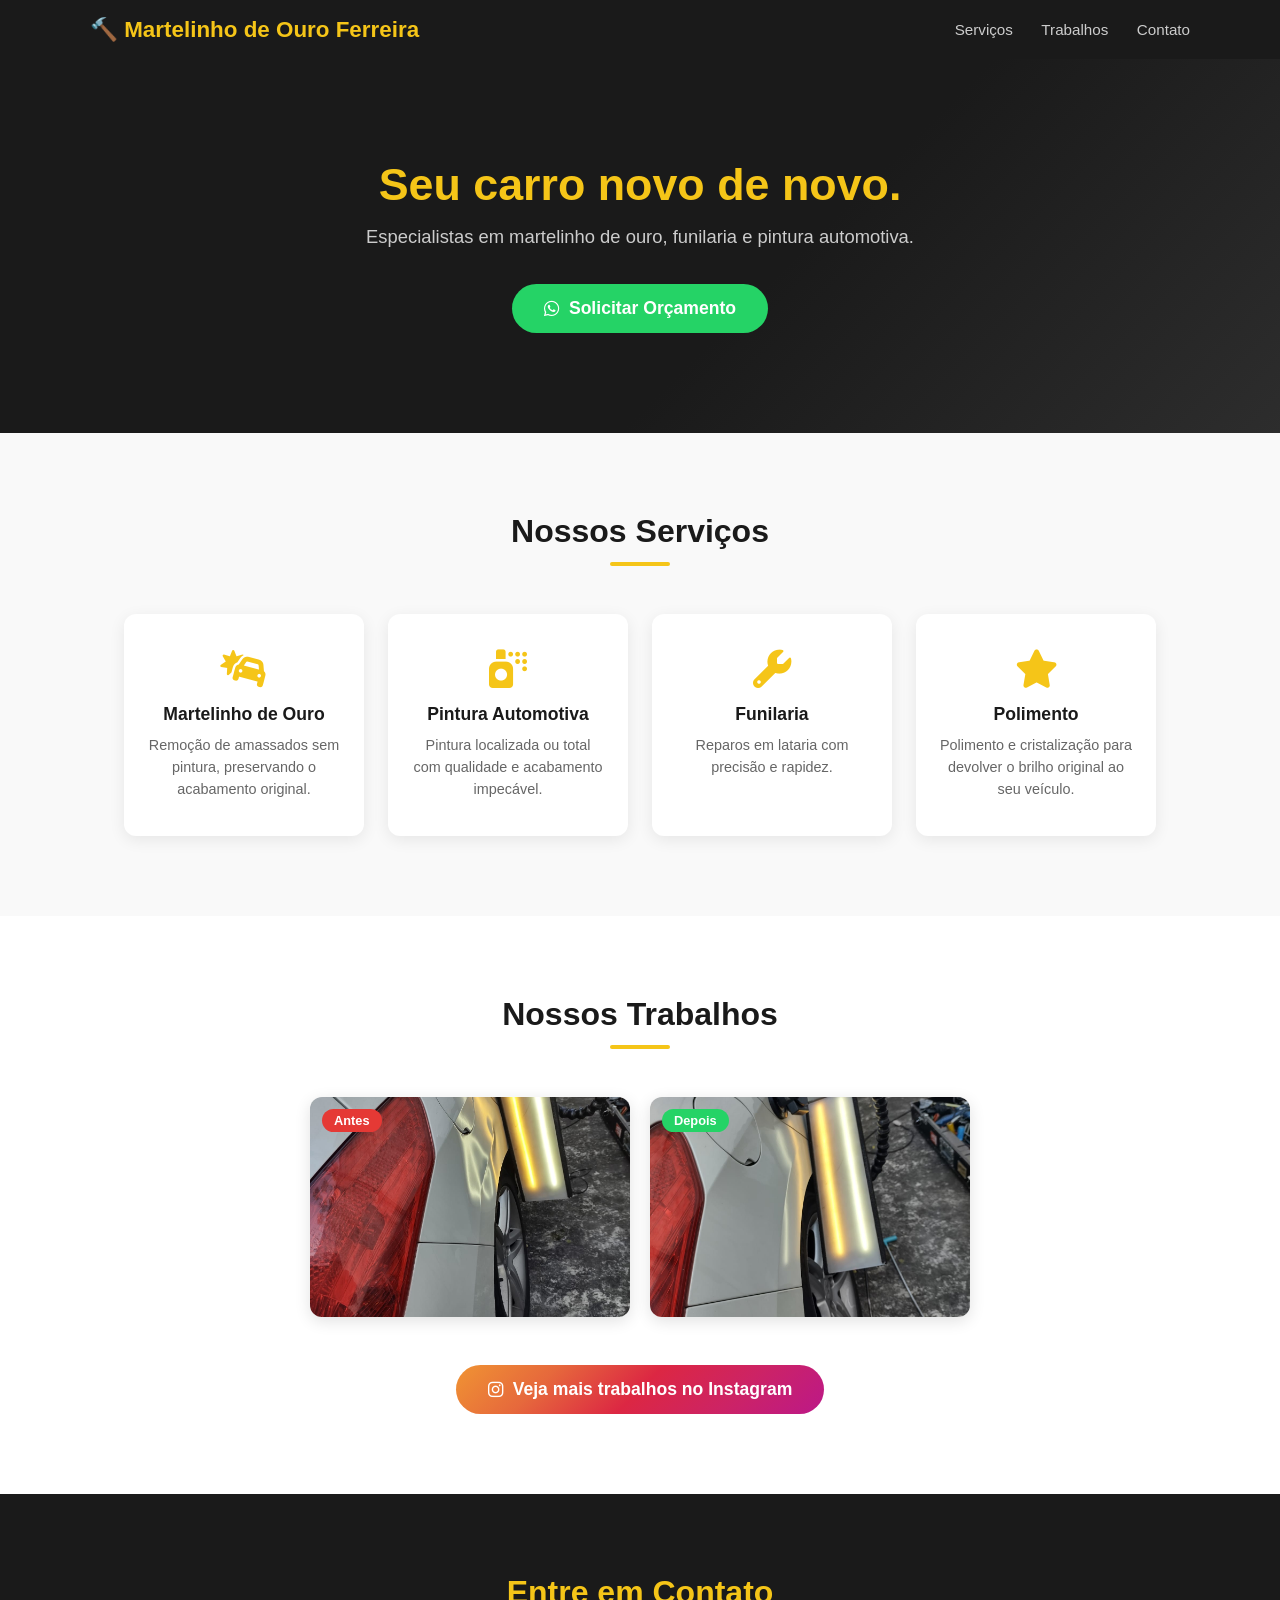
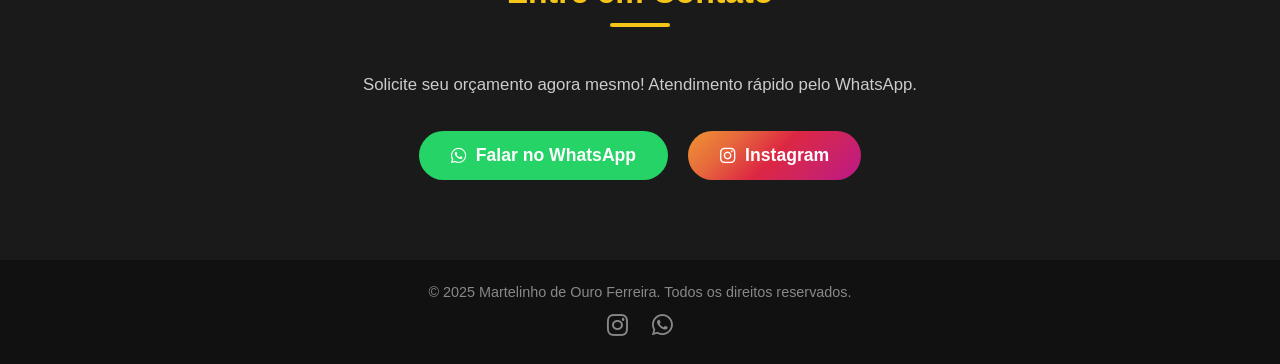
==== index.html @ 8b8cec9d "feat: site Martelinho de Ouro Ferreira Co-Authored-By: Claude Sonnet 4.6 <noreply@anthropic.com>" ====
<!DOCTYPE html>
<html lang="pt-BR">
<head>
  <meta charset="UTF-8" />
  <meta name="viewport" content="width=device-width, initial-scale=1.0" />
  <title>Martelinho de Ouro Ferreira</title>
  <link rel="stylesheet" href="style.css" />
  <link rel="stylesheet" href="https://cdnjs.cloudflare.com/ajax/libs/font-awesome/6.5.0/css/all.min.css" />
</head>
<body>

  <!-- HEADER -->
  <header>
    <div class="header-container">
      <h1 class="logo">🔨 Martelinho de Ouro Ferreira</h1>
      <nav>
        <a href="#servicos">Serviços</a>
        <a href="#galeria">Trabalhos</a>
        <a href="#contato">Contato</a>
      </nav>
    </div>
  </header>

  <!-- HERO -->
  <section class="hero">
    <div class="hero-content">
      <h2>Seu carro novo de novo.</h2>
      <p>Especialistas em martelinho de ouro, funilaria e pintura automotiva.</p>
      <a href="https://wa.me/5511939313739?text=Olá!%20Gostaria%20de%20solicitar%20um%20orçamento."
         class="btn-whatsapp" target="_blank">
        <i class="fab fa-whatsapp"></i> Solicitar Orçamento
      </a>
    </div>
  </section>

  <!-- SERVIÇOS -->
  <section id="servicos" class="servicos">
    <h2 class="section-title">Nossos Serviços</h2>
    <div class="cards">
      <div class="card">
        <i class="fas fa-car-burst"></i>
        <h3>Martelinho de Ouro</h3>
        <p>Remoção de amassados sem pintura, preservando o acabamento original.</p>
      </div>
      <div class="card">
        <i class="fas fa-spray-can"></i>
        <h3>Pintura Automotiva</h3>
        <p>Pintura localizada ou total com qualidade e acabamento impecável.</p>
      </div>
      <div class="card">
        <i class="fas fa-wrench"></i>
        <h3>Funilaria</h3>
        <p>Reparos em lataria com precisão e rapidez.</p>
      </div>
      <div class="card">
        <i class="fas fa-star"></i>
        <h3>Polimento</h3>
        <p>Polimento e cristalização para devolver o brilho original ao seu veículo.</p>
      </div>
    </div>
  </section>

  <!-- GALERIA -->
  <section id="galeria" class="galeria">
    <h2 class="section-title">Nossos Trabalhos</h2>
    <div class="galeria-grid">
      <div class="foto-card">
        <img src="fotos/branco antes.jpg" alt="Antes do reparo" />
        <span class="badge antes">Antes</span>
      </div>
      <div class="foto-card">
        <img src="fotos/branco depos.jpg" alt="Depois do reparo" />
        <span class="badge depois">Depois</span>
      </div>
      <!-- Adicione mais fotos aqui conforme a pasta fotos/ -->
    </div>
    <div class="instagram-link">
      <a href="https://www.instagram.com/martelinhodeouroferreira/" target="_blank" class="btn-instagram">
        <i class="fab fa-instagram"></i> Veja mais trabalhos no Instagram
      </a>
    </div>
  </section>

  <!-- CONTATO -->
  <section id="contato" class="contato">
    <h2 class="section-title">Entre em Contato</h2>
    <p>Solicite seu orçamento agora mesmo! Atendimento rápido pelo WhatsApp.</p>
    <div class="contato-btns">
      <a href="https://wa.me/5511939313739?text=Olá!%20Gostaria%20de%20solicitar%20um%20orçamento."
         class="btn-whatsapp" target="_blank">
        <i class="fab fa-whatsapp"></i> Falar no WhatsApp
      </a>
      <a href="https://www.instagram.com/martelinhodeouroferreira/" target="_blank" class="btn-instagram">
        <i class="fab fa-instagram"></i> Instagram
      </a>
    </div>
  </section>

  <!-- FOOTER -->
  <footer>
    <p>© 2025 Martelinho de Ouro Ferreira. Todos os direitos reservados.</p>
    <div class="footer-links">
      <a href="https://www.instagram.com/martelinhodeouroferreira/" target="_blank"><i class="fab fa-instagram"></i></a>
      <a href="https://wa.me/5511939313739" target="_blank"><i class="fab fa-whatsapp"></i></a>
    </div>
  </footer>

</body>
</html>
---- style.css ----
* {
  margin: 0;
  padding: 0;
  box-sizing: border-box;
}

body {
  font-family: 'Segoe UI', sans-serif;
  color: #222;
  background: #fff;
}

/* HEADER */
header {
  background: #1a1a1a;
  padding: 16px 32px;
  position: sticky;
  top: 0;
  z-index: 100;
}

.header-container {
  max-width: 1100px;
  margin: 0 auto;
  display: flex;
  align-items: center;
  justify-content: space-between;
}

.logo {
  color: #f5c518;
  font-size: 1.4rem;
}

nav a {
  color: #ccc;
  text-decoration: none;
  margin-left: 24px;
  font-size: 0.95rem;
  transition: color 0.2s;
}

nav a:hover {
  color: #f5c518;
}

/* HERO */
.hero {
  background: linear-gradient(135deg, #1a1a1a 60%, #2d2d2d 100%);
  color: #fff;
  text-align: center;
  padding: 100px 24px;
}

.hero h2 {
  font-size: 2.8rem;
  color: #f5c518;
  margin-bottom: 16px;
}

.hero p {
  font-size: 1.15rem;
  color: #ccc;
  margin-bottom: 36px;
}

/* BOTÕES */
.btn-whatsapp {
  display: inline-flex;
  align-items: center;
  gap: 10px;
  background: #25D366;
  color: #fff;
  padding: 14px 32px;
  border-radius: 50px;
  text-decoration: none;
  font-size: 1.1rem;
  font-weight: bold;
  transition: background 0.2s, transform 0.2s;
}

.btn-whatsapp:hover {
  background: #1ebe57;
  transform: scale(1.04);
}

.btn-instagram {
  display: inline-flex;
  align-items: center;
  gap: 10px;
  background: linear-gradient(135deg, #f09433, #e6683c, #dc2743, #cc2366, #bc1888);
  color: #fff;
  padding: 14px 32px;
  border-radius: 50px;
  text-decoration: none;
  font-size: 1.1rem;
  font-weight: bold;
  transition: opacity 0.2s, transform 0.2s;
}

.btn-instagram:hover {
  opacity: 0.9;
  transform: scale(1.04);
}

/* SERVIÇOS */
.servicos {
  padding: 80px 24px;
  background: #f9f9f9;
  text-align: center;
}

.section-title {
  font-size: 2rem;
  margin-bottom: 48px;
  color: #1a1a1a;
}

.section-title::after {
  content: '';
  display: block;
  width: 60px;
  height: 4px;
  background: #f5c518;
  margin: 12px auto 0;
  border-radius: 2px;
}

.cards {
  display: flex;
  flex-wrap: wrap;
  gap: 24px;
  justify-content: center;
  max-width: 1100px;
  margin: 0 auto;
}

.card {
  background: #fff;
  border-radius: 12px;
  padding: 36px 24px;
  width: 240px;
  box-shadow: 0 4px 16px rgba(0,0,0,0.08);
  transition: transform 0.2s;
}

.card:hover {
  transform: translateY(-6px);
}

.card i {
  font-size: 2.4rem;
  color: #f5c518;
  margin-bottom: 16px;
}

.card h3 {
  font-size: 1.1rem;
  margin-bottom: 10px;
  color: #1a1a1a;
}

.card p {
  font-size: 0.9rem;
  color: #666;
  line-height: 1.5;
}

/* GALERIA */
.galeria {
  padding: 80px 24px;
  text-align: center;
  background: #fff;
}

.galeria-grid {
  display: flex;
  flex-wrap: wrap;
  gap: 20px;
  justify-content: center;
  max-width: 1100px;
  margin: 0 auto 48px;
}

.foto-card {
  position: relative;
  width: 320px;
  border-radius: 12px;
  overflow: hidden;
  box-shadow: 0 4px 16px rgba(0,0,0,0.12);
}

.foto-card img {
  width: 100%;
  height: 220px;
  object-fit: cover;
  display: block;
  transition: transform 0.3s;
}

.foto-card:hover img {
  transform: scale(1.05);
}

.badge {
  position: absolute;
  top: 12px;
  left: 12px;
  padding: 4px 12px;
  border-radius: 20px;
  font-size: 0.8rem;
  font-weight: bold;
  color: #fff;
}

.badge.antes {
  background: #e53935;
}

.badge.depois {
  background: #25D366;
}

/* CONTATO */
.contato {
  background: #1a1a1a;
  color: #fff;
  text-align: center;
  padding: 80px 24px;
}

.contato .section-title {
  color: #f5c518;
}

.contato p {
  color: #ccc;
  margin-bottom: 36px;
  font-size: 1.05rem;
}

.contato-btns {
  display: flex;
  gap: 20px;
  justify-content: center;
  flex-wrap: wrap;
}

/* FOOTER */
footer {
  background: #111;
  color: #888;
  text-align: center;
  padding: 24px;
}

footer p {
  margin-bottom: 12px;
  font-size: 0.9rem;
}

.footer-links a {
  color: #888;
  font-size: 1.5rem;
  margin: 0 10px;
  transition: color 0.2s;
}

.footer-links a:hover {
  color: #f5c518;
}

/* RESPONSIVO */
@media (max-width: 600px) {
  .hero h2 {
    font-size: 1.8rem;
  }

  .header-container {
    flex-direction: column;
    gap: 12px;
  }

  nav a {
    margin-left: 12px;
  }

  .card {
    width: 100%;
    max-width: 340px;
  }

  .foto-card {
    width: 100%;
    max-width: 400px;
  }
}
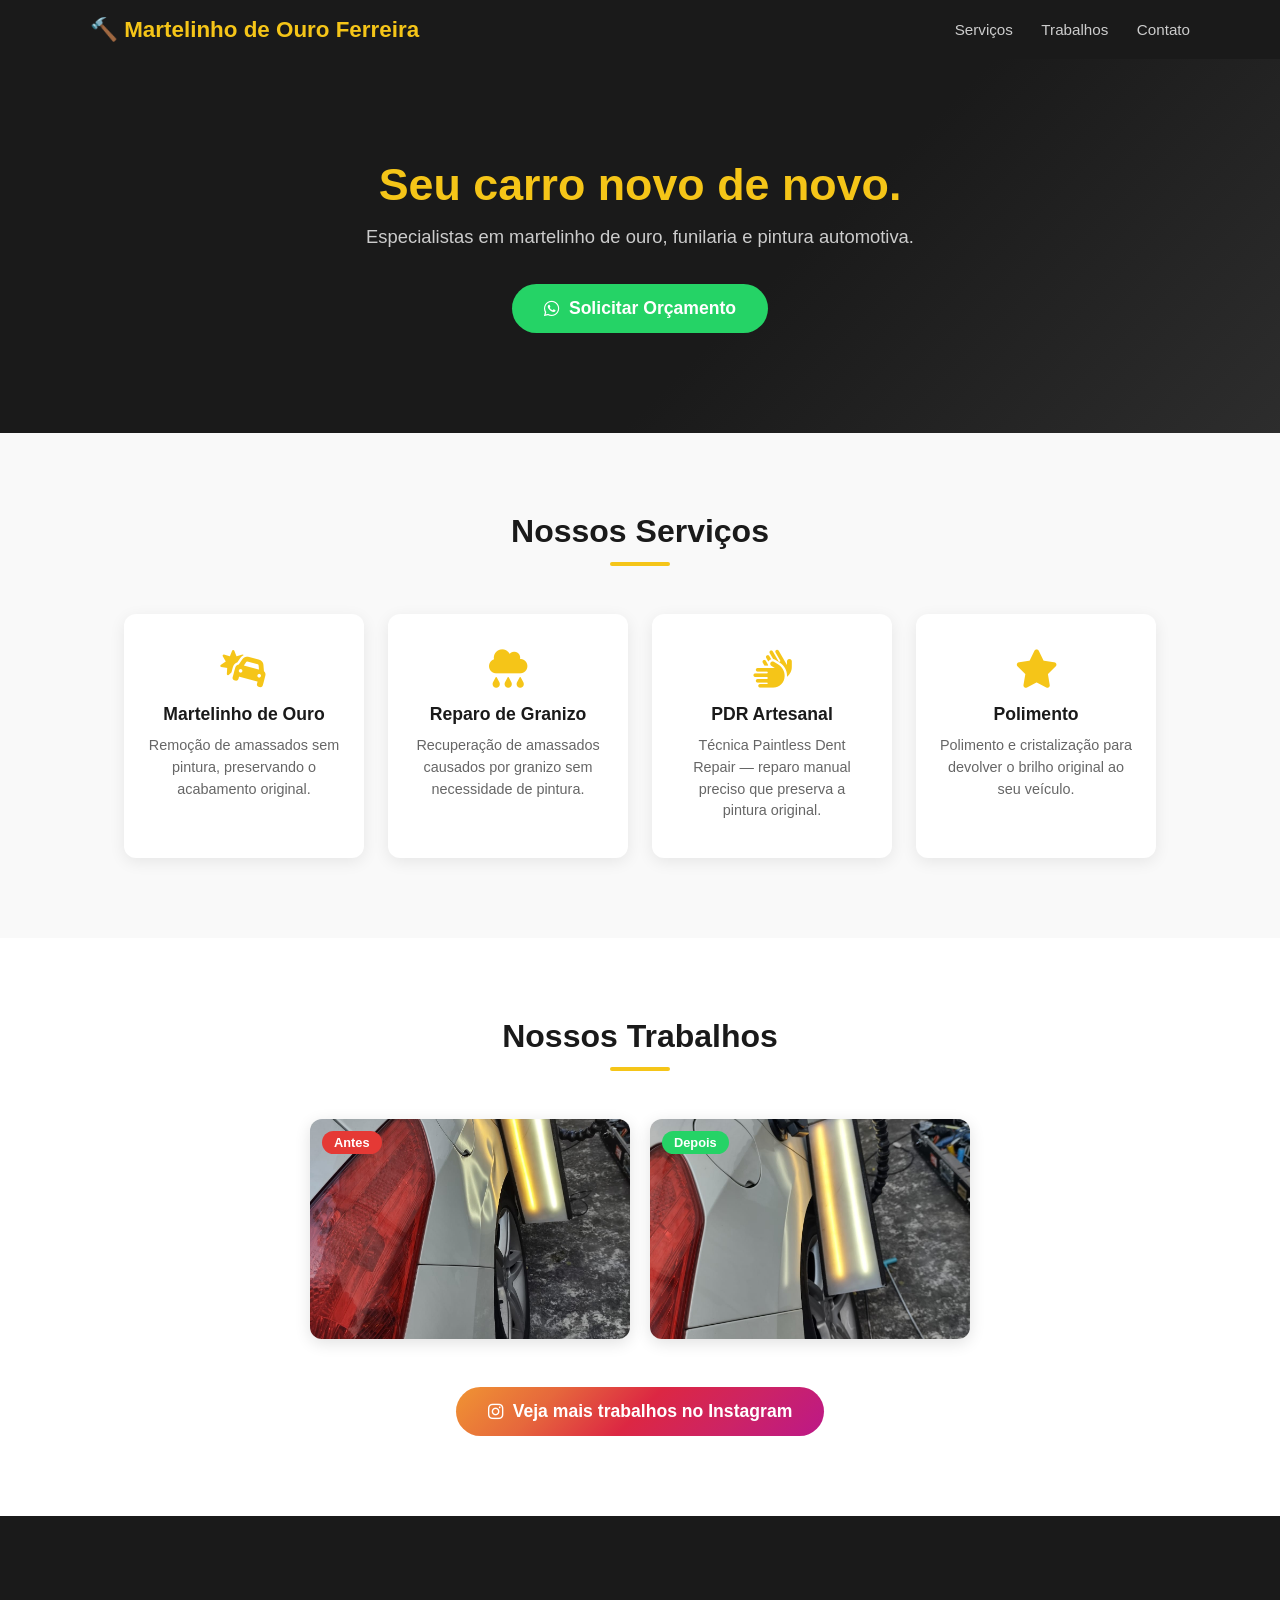
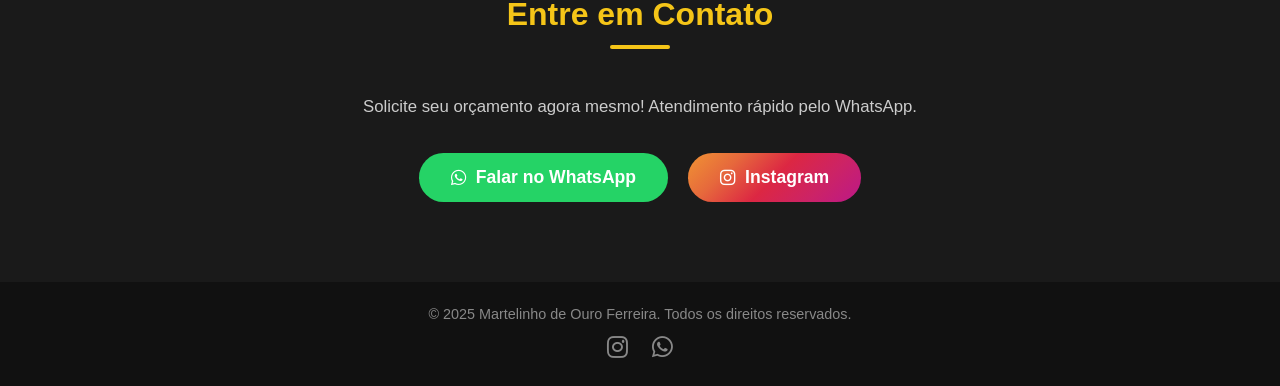
==== commit ac023b56: "fix: substitui serviços por temas de martelinho de ouro artesanal Co-Authored-By: Claude Sonnet 4.6 " ====
--- a/index.html
+++ b/index.html
@@ -43,14 +43,14 @@
         <p>Remoção de amassados sem pintura, preservando o acabamento original.</p>
       </div>
       <div class="card">
-        <i class="fas fa-spray-can"></i>
-        <h3>Pintura Automotiva</h3>
-        <p>Pintura localizada ou total com qualidade e acabamento impecável.</p>
+        <i class="fas fa-cloud-rain"></i>
+        <h3>Reparo de Granizo</h3>
+        <p>Recuperação de amassados causados por granizo sem necessidade de pintura.</p>
       </div>
       <div class="card">
-        <i class="fas fa-wrench"></i>
-        <h3>Funilaria</h3>
-        <p>Reparos em lataria com precisão e rapidez.</p>
+        <i class="fas fa-hands"></i>
+        <h3>PDR Artesanal</h3>
+        <p>Técnica Paintless Dent Repair — reparo manual preciso que preserva a pintura original.</p>
       </div>
       <div class="card">
         <i class="fas fa-star"></i>
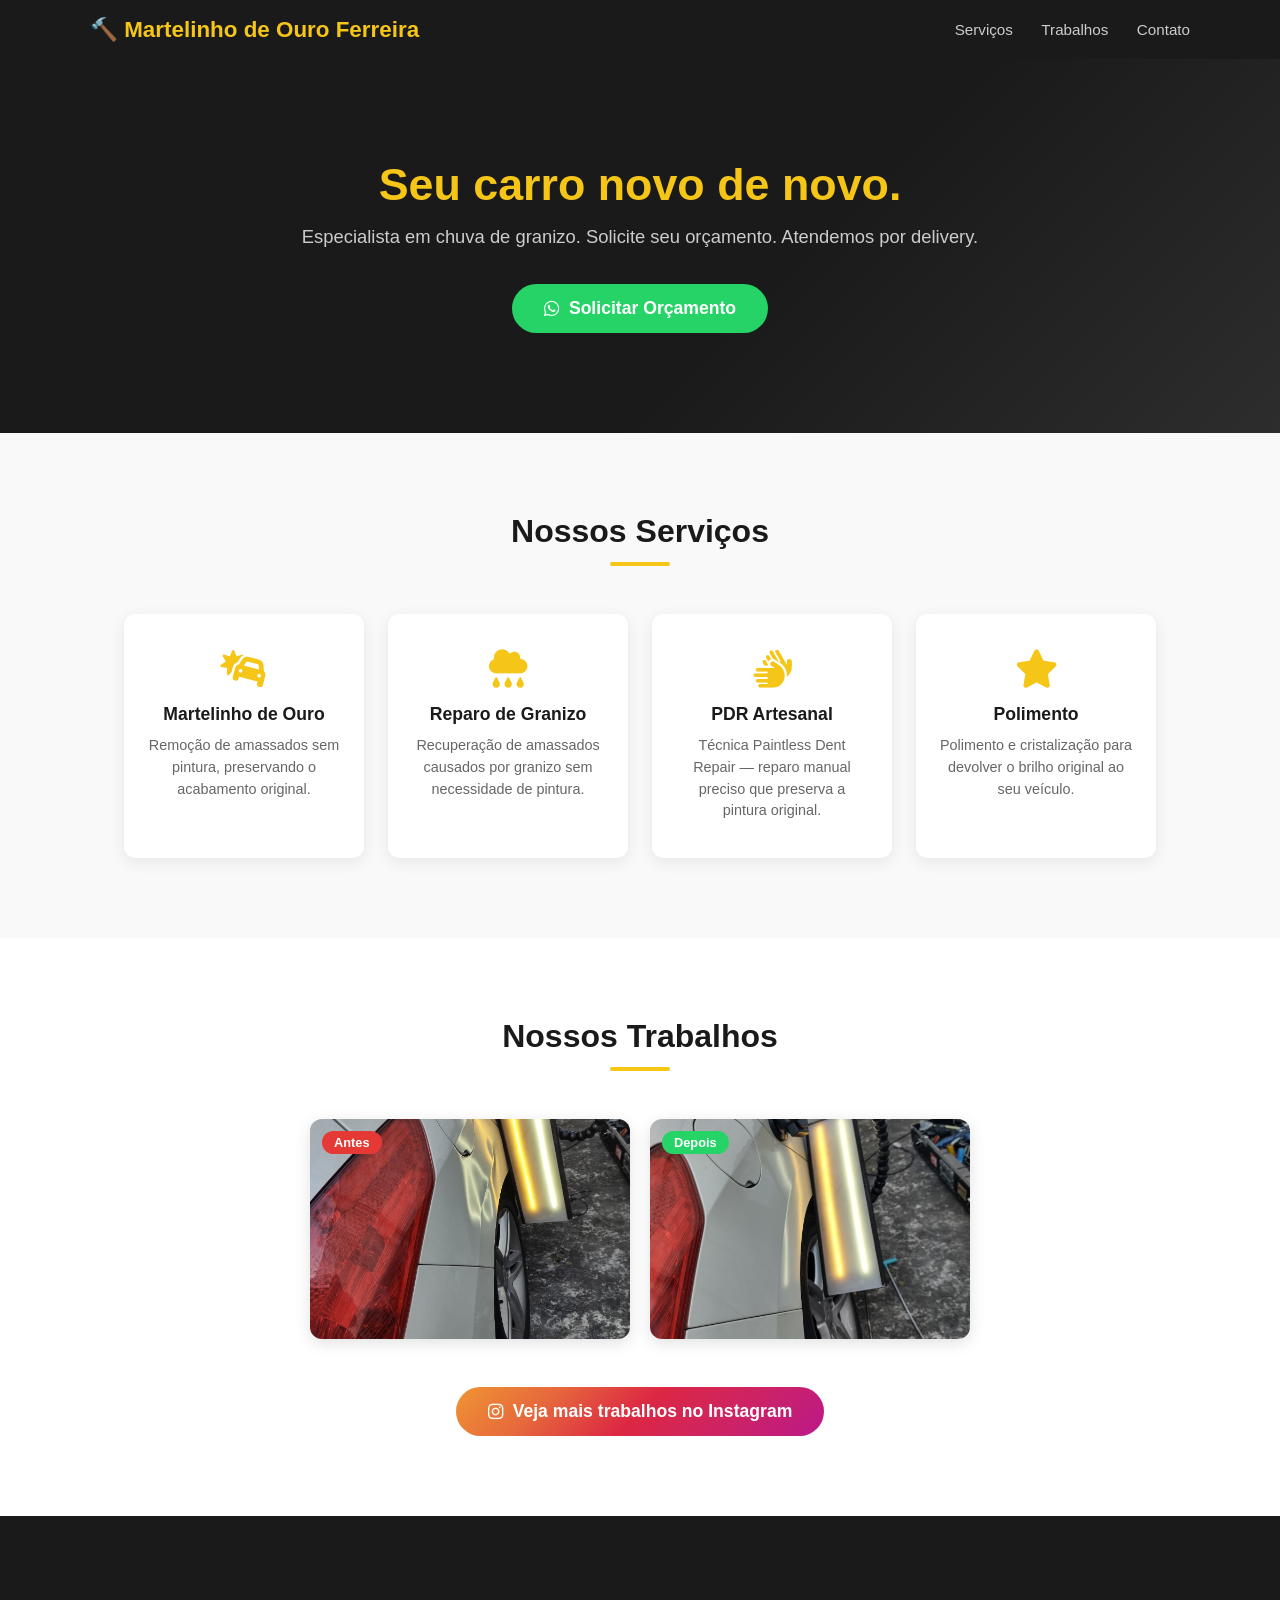
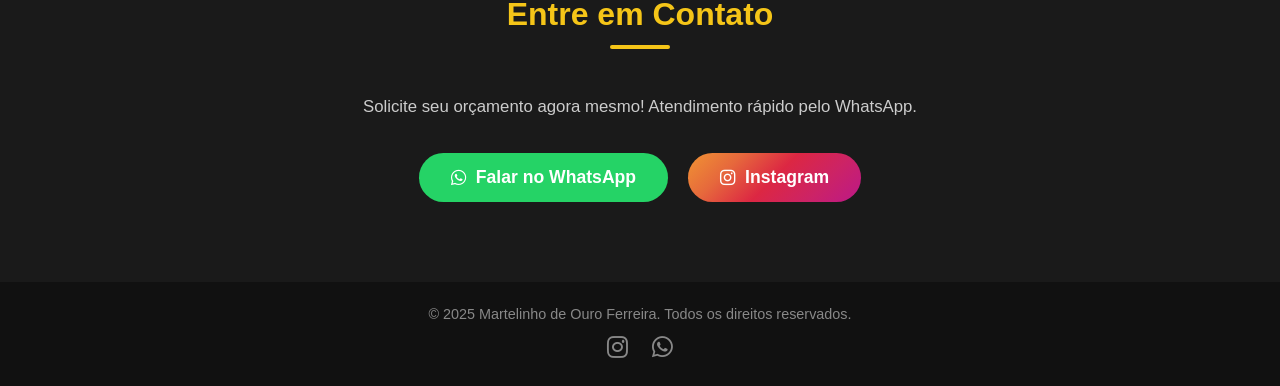
==== commit 00ca75e0: "fix: atualiza frase de destaque do hero Co-Authored-By: Claude Sonnet 4.6 <noreply@anthropic.com>" ====
--- a/index.html
+++ b/index.html
@@ -25,7 +25,7 @@
   <section class="hero">
     <div class="hero-content">
       <h2>Seu carro novo de novo.</h2>
-      <p>Especialistas em martelinho de ouro, funilaria e pintura automotiva.</p>
+      <p>Especialista em chuva de granizo. Solicite seu orçamento. Atendemos por delivery.</p>
       <a href="https://wa.me/5511939313739?text=Olá!%20Gostaria%20de%20solicitar%20um%20orçamento."
          class="btn-whatsapp" target="_blank">
         <i class="fab fa-whatsapp"></i> Solicitar Orçamento
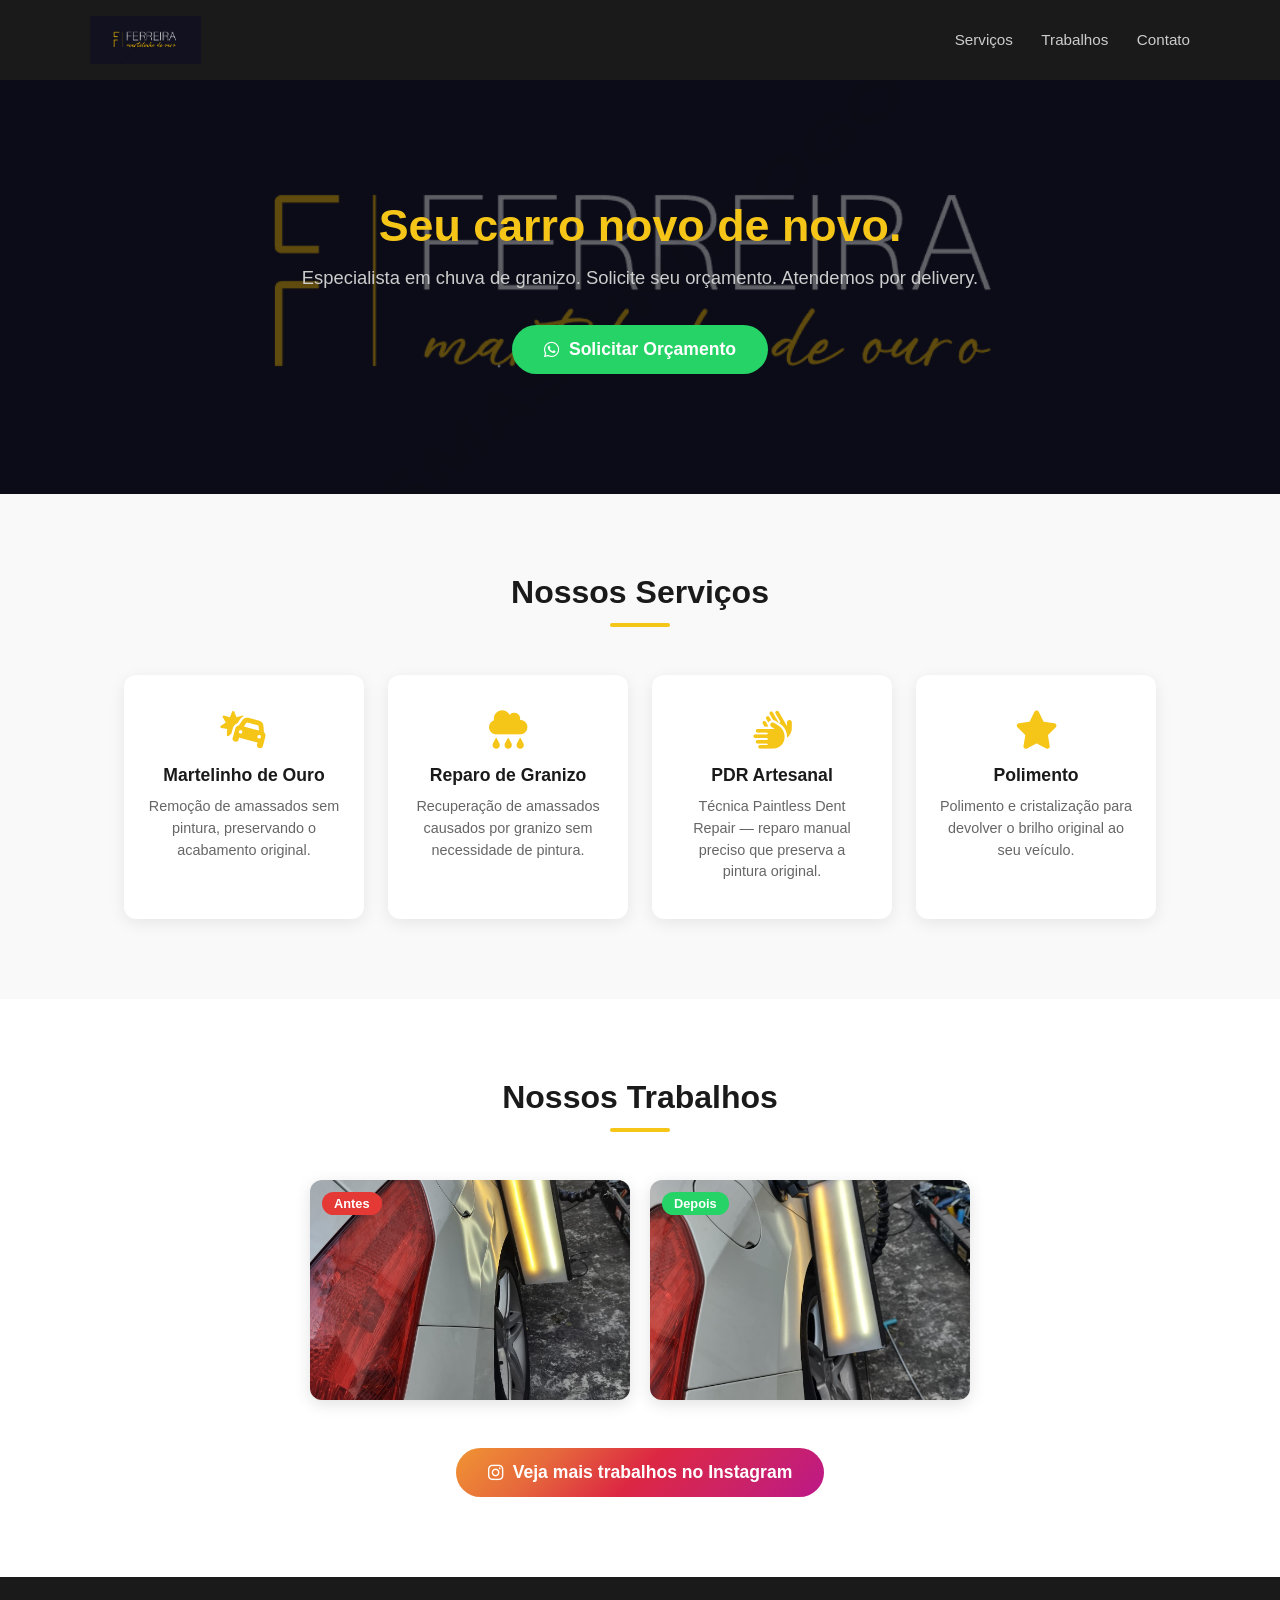
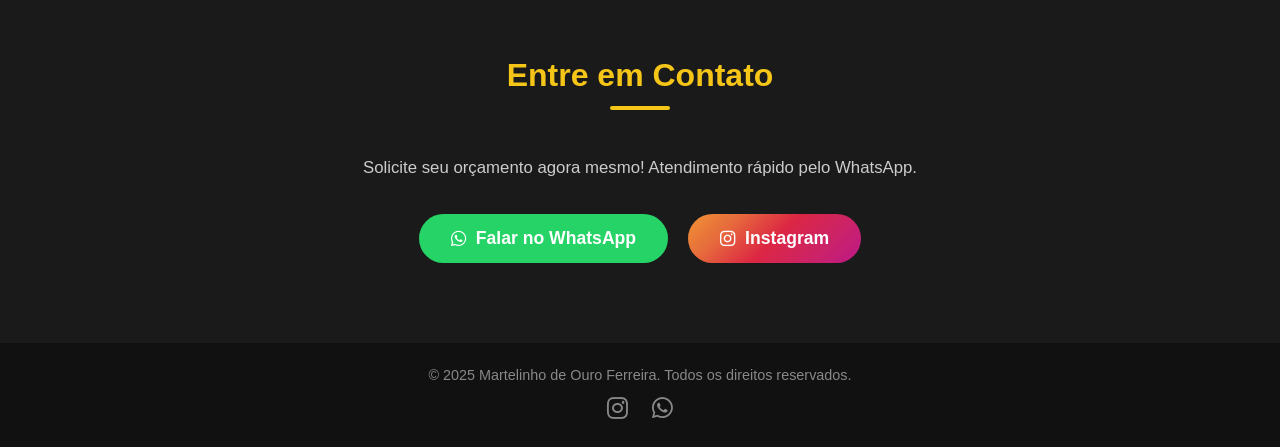
==== commit 82b91999: "feat: logo no header e como fundo do hero Co-Authored-By: Claude Sonnet 4.6 <noreply@anthropic.com>" ====
--- a/index.html
+++ b/index.html
@@ -12,7 +12,7 @@
   <!-- HEADER -->
   <header>
     <div class="header-container">
-      <h1 class="logo">🔨 Martelinho de Ouro Ferreira</h1>
+      <a href="#" class="logo"><img src="fotos/logo5.png" alt="Martelinho de Ouro Ferreira" /></a>
       <nav>
         <a href="#servicos">Serviços</a>
         <a href="#galeria">Trabalhos</a>
--- a/style.css
+++ b/style.css
@@ -28,8 +28,13 @@
 }
 
 .logo {
-  color: #f5c518;
-  font-size: 1.4rem;
+  text-decoration: none;
+}
+
+.logo img {
+  height: 48px;
+  width: auto;
+  display: block;
 }
 
 nav a {
@@ -46,10 +51,23 @@
 
 /* HERO */
 .hero {
-  background: linear-gradient(135deg, #1a1a1a 60%, #2d2d2d 100%);
-  color: #fff;
-  text-align: center;
-  padding: 100px 24px;
+  background: url('fotos/logo5.png') center center / cover no-repeat, #1a1a1a;
+  color: #fff;
+  text-align: center;
+  padding: 120px 24px;
+  position: relative;
+}
+
+.hero::before {
+  content: '';
+  position: absolute;
+  inset: 0;
+  background: rgba(10, 10, 20, 0.65);
+}
+
+.hero-content {
+  position: relative;
+  z-index: 1;
 }
 
 .hero h2 {
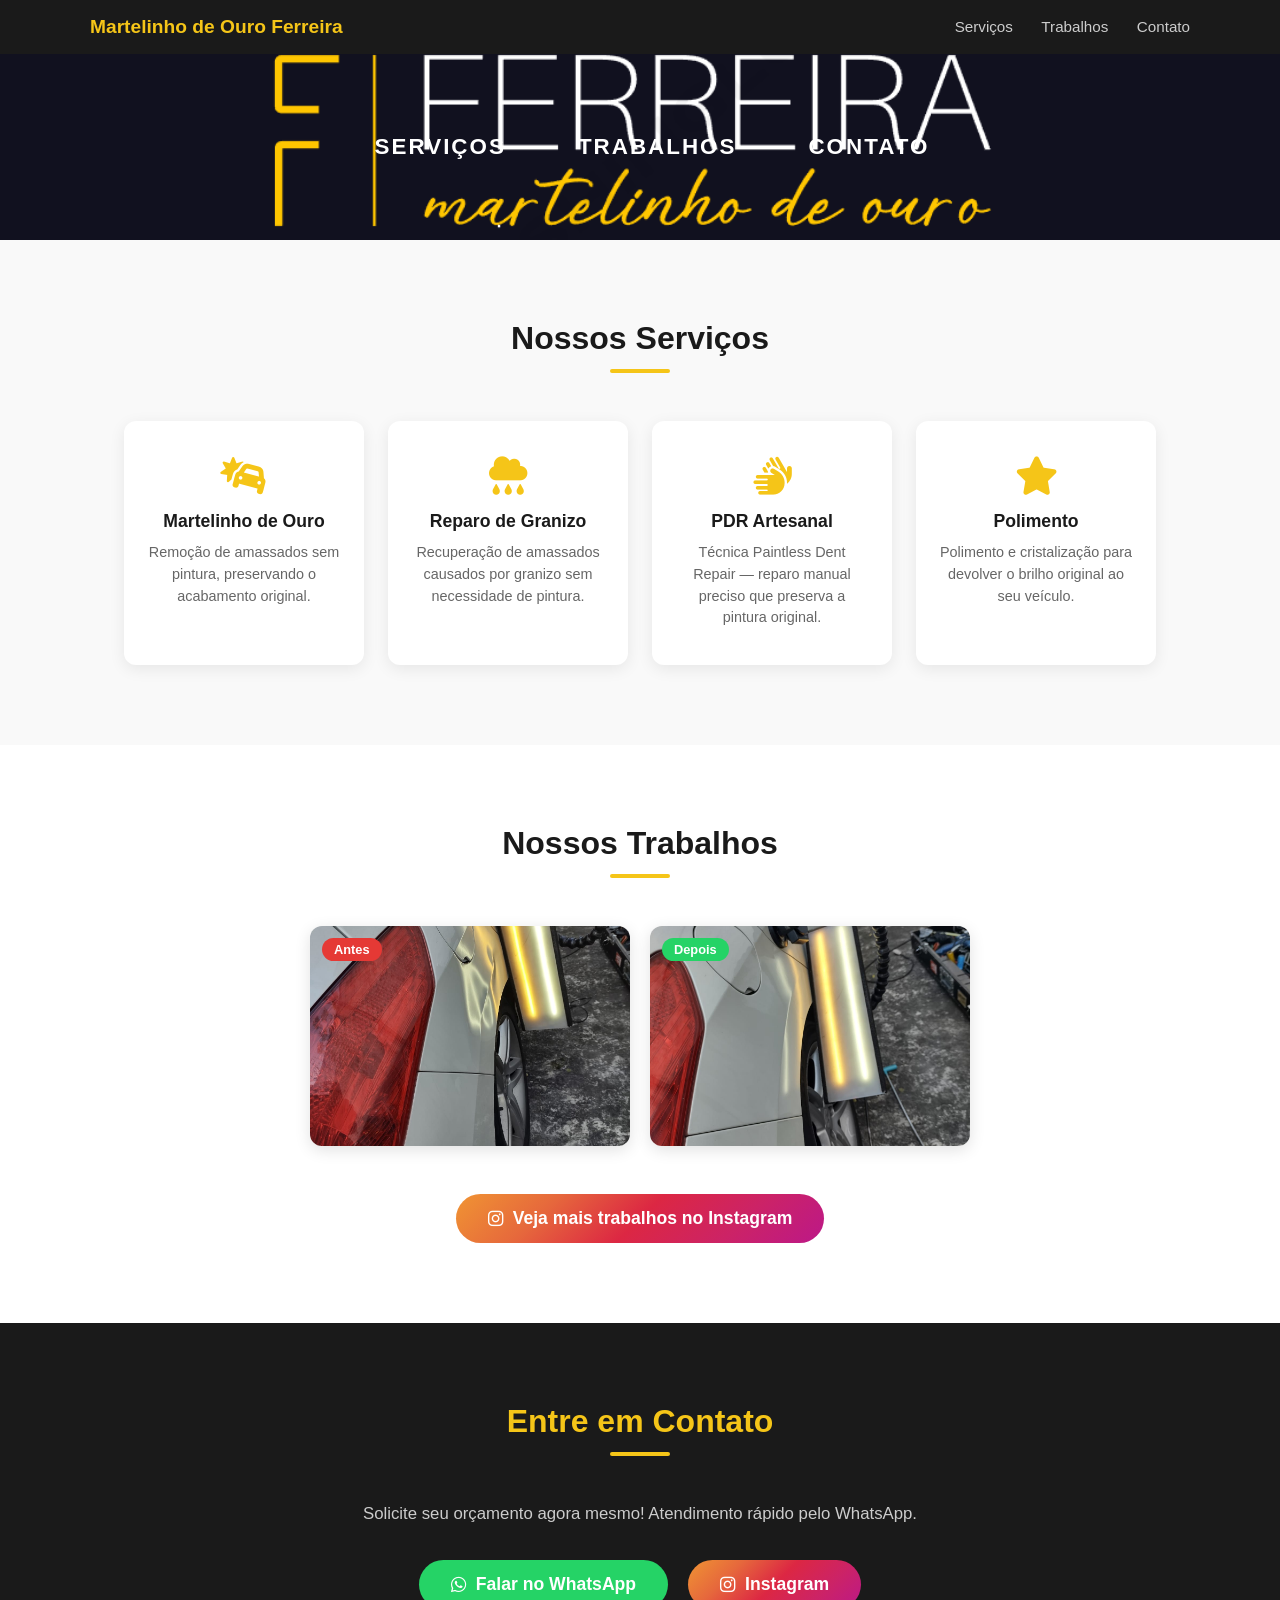
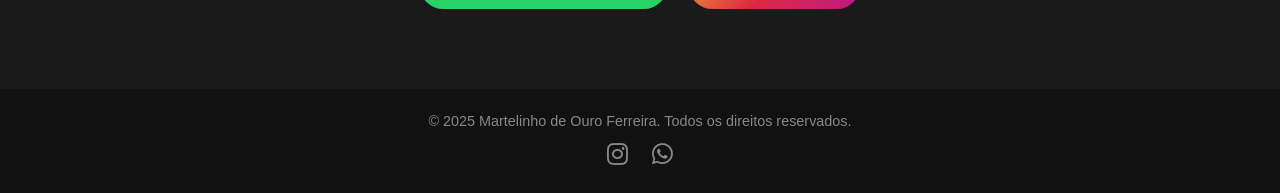
==== commit c9bc2e65: "feat: hero com nav centralizado sobre a capa, sem overlay Co-Authored-By: Claude Sonnet 4.6 <noreply" ====
--- a/index.html
+++ b/index.html
@@ -12,7 +12,7 @@
   <!-- HEADER -->
   <header>
     <div class="header-container">
-      <a href="#" class="logo"><img src="fotos/logo5.png" alt="Martelinho de Ouro Ferreira" /></a>
+      <a href="#" class="logo-text">Martelinho de Ouro Ferreira</a>
       <nav>
         <a href="#servicos">Serviços</a>
         <a href="#galeria">Trabalhos</a>
@@ -24,12 +24,11 @@
   <!-- HERO -->
   <section class="hero">
     <div class="hero-content">
-      <h2>Seu carro novo de novo.</h2>
-      <p>Especialista em chuva de granizo. Solicite seu orçamento. Atendemos por delivery.</p>
-      <a href="https://wa.me/5511939313739?text=Olá!%20Gostaria%20de%20solicitar%20um%20orçamento."
-         class="btn-whatsapp" target="_blank">
-        <i class="fab fa-whatsapp"></i> Solicitar Orçamento
-      </a>
+      <nav class="hero-nav">
+        <a href="#servicos">Serviços</a>
+        <a href="#galeria">Trabalhos</a>
+        <a href="#contato">Contato</a>
+      </nav>
     </div>
   </section>
 
--- a/style.css
+++ b/style.css
@@ -27,14 +27,11 @@
   justify-content: space-between;
 }
 
-.logo {
-  text-decoration: none;
-}
-
-.logo img {
-  height: 48px;
-  width: auto;
-  display: block;
+.logo-text {
+  color: #f5c518;
+  font-size: 1.2rem;
+  font-weight: bold;
+  text-decoration: none;
 }
 
 nav a {
@@ -54,15 +51,8 @@
   background: url('fotos/logo5.png') center center / cover no-repeat, #1a1a1a;
   color: #fff;
   text-align: center;
-  padding: 120px 24px;
+  padding: 80px 24px;
   position: relative;
-}
-
-.hero::before {
-  content: '';
-  position: absolute;
-  inset: 0;
-  background: rgba(10, 10, 20, 0.65);
 }
 
 .hero-content {
@@ -70,16 +60,25 @@
   z-index: 1;
 }
 
-.hero h2 {
-  font-size: 2.8rem;
-  color: #f5c518;
-  margin-bottom: 16px;
-}
-
-.hero p {
-  font-size: 1.15rem;
-  color: #ccc;
-  margin-bottom: 36px;
+.hero-nav {
+  display: flex;
+  justify-content: center;
+  gap: 48px;
+  flex-wrap: wrap;
+}
+
+.hero-nav a {
+  color: #fff;
+  text-decoration: none;
+  font-size: 1.4rem;
+  font-weight: bold;
+  letter-spacing: 2px;
+  text-transform: uppercase;
+  transition: color 0.2s;
+}
+
+.hero-nav a:hover {
+  color: #f5c518;
 }
 
 /* BOTÕES */
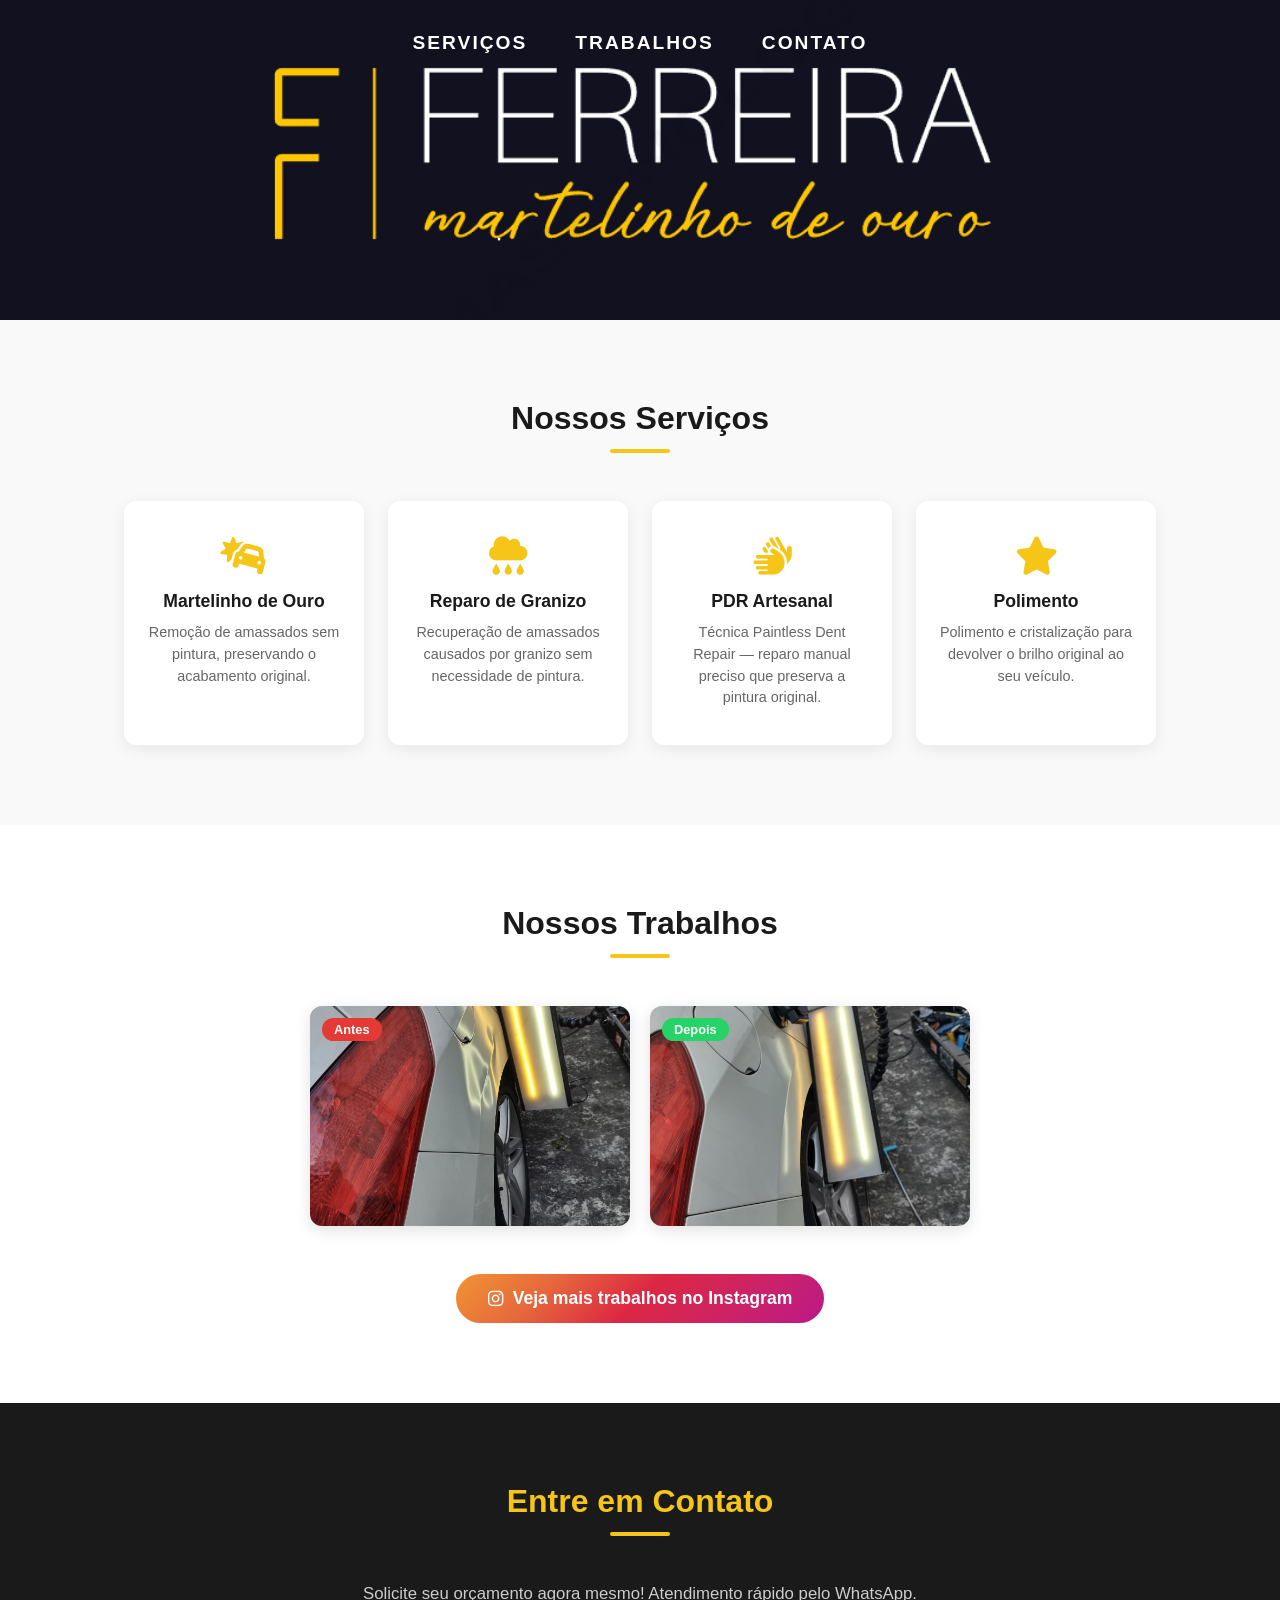
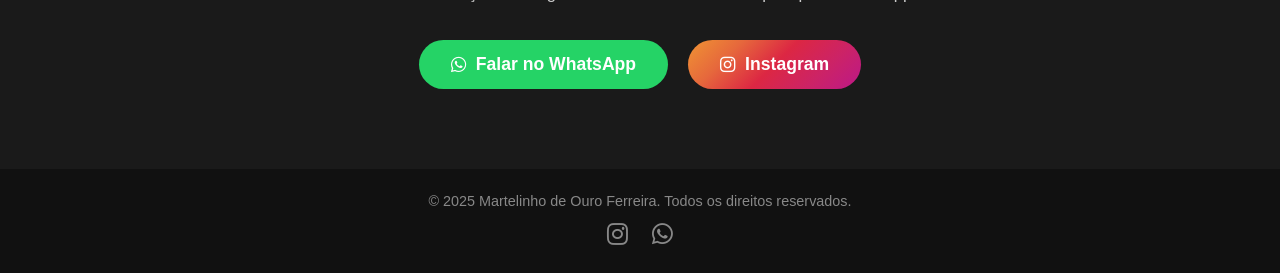
==== commit f980370c: "feat: remove header, nav no topo da capa Co-Authored-By: Claude Sonnet 4.6 <noreply@anthropic.com>" ====
--- a/index.html
+++ b/index.html
@@ -9,27 +9,13 @@
 </head>
 <body>
 
-  <!-- HEADER -->
-  <header>
-    <div class="header-container">
-      <a href="#" class="logo-text">Martelinho de Ouro Ferreira</a>
-      <nav>
-        <a href="#servicos">Serviços</a>
-        <a href="#galeria">Trabalhos</a>
-        <a href="#contato">Contato</a>
-      </nav>
-    </div>
-  </header>
-
   <!-- HERO -->
   <section class="hero">
-    <div class="hero-content">
-      <nav class="hero-nav">
-        <a href="#servicos">Serviços</a>
-        <a href="#galeria">Trabalhos</a>
-        <a href="#contato">Contato</a>
-      </nav>
-    </div>
+    <nav class="hero-nav">
+      <a href="#servicos">Serviços</a>
+      <a href="#galeria">Trabalhos</a>
+      <a href="#contato">Contato</a>
+    </nav>
   </section>
 
   <!-- SERVIÇOS -->
--- a/style.css
+++ b/style.css
@@ -10,54 +10,15 @@
   background: #fff;
 }
 
-/* HEADER */
-header {
-  background: #1a1a1a;
-  padding: 16px 32px;
-  position: sticky;
-  top: 0;
-  z-index: 100;
-}
-
-.header-container {
-  max-width: 1100px;
-  margin: 0 auto;
-  display: flex;
-  align-items: center;
-  justify-content: space-between;
-}
-
-.logo-text {
-  color: #f5c518;
-  font-size: 1.2rem;
-  font-weight: bold;
-  text-decoration: none;
-}
-
-nav a {
-  color: #ccc;
-  text-decoration: none;
-  margin-left: 24px;
-  font-size: 0.95rem;
-  transition: color 0.2s;
-}
-
-nav a:hover {
-  color: #f5c518;
-}
 
 /* HERO */
 .hero {
   background: url('fotos/logo5.png') center center / cover no-repeat, #1a1a1a;
-  color: #fff;
-  text-align: center;
-  padding: 80px 24px;
-  position: relative;
-}
-
-.hero-content {
-  position: relative;
-  z-index: 1;
+  min-height: 320px;
+  display: flex;
+  align-items: flex-start;
+  justify-content: center;
+  padding-top: 32px;
 }
 
 .hero-nav {
@@ -70,7 +31,7 @@
 .hero-nav a {
   color: #fff;
   text-decoration: none;
-  font-size: 1.4rem;
+  font-size: 1.2rem;
   font-weight: bold;
   letter-spacing: 2px;
   text-transform: uppercase;
